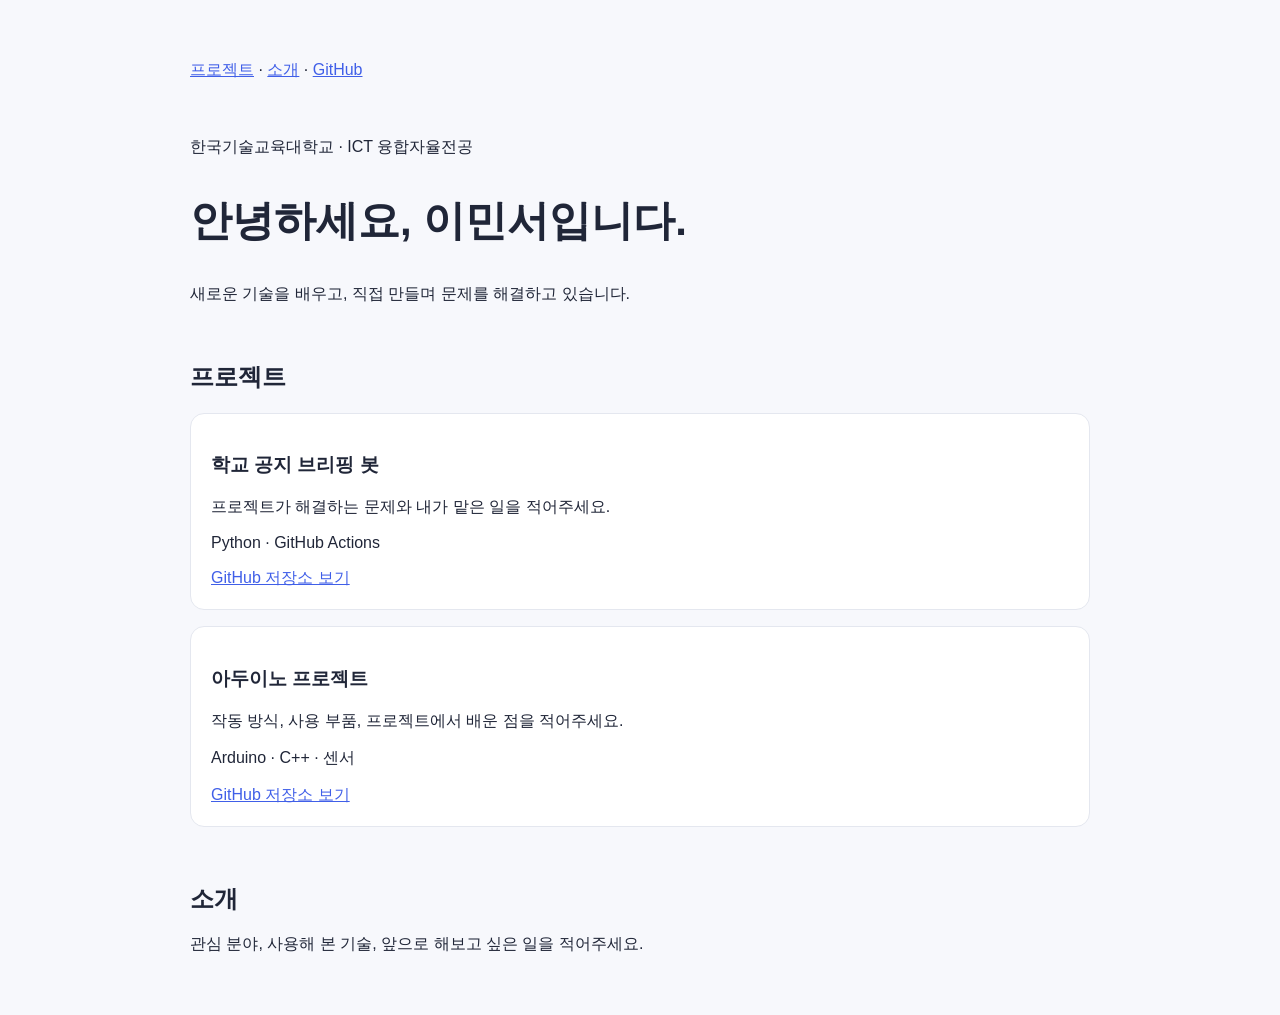
==== index.html @ f0314f64 "Add initial portfolio HTML structure" ====
<!doctype html>
<html lang="ko">
<head>
  <meta charset="utf-8">
  <meta name="viewport" content="width=device-width, initial-scale=1">
  <title>이민서 | Portfolio</title>
  <style>
    body {
      max-width: 900px;
      margin: 60px auto;
      padding: 0 24px;
      font-family: Arial, sans-serif;
      color: #202638;
      background: #f7f8fc;
    }
    h1 { font-size: 42px; }
    section { margin: 56px 0; }
    .card {
      padding: 20px;
      margin: 16px 0;
      background: white;
      border: 1px solid #e4e7ef;
      border-radius: 14px;
    }
    a { color: #405fe8; }
  </style>
</head>
<body>
  <header>
    <a href="#projects">프로젝트</a> ·
    <a href="#about">소개</a> ·
    <a href="https://github.com/minseo9904">GitHub</a>
  </header>

  <main>
    <section>
      <p>한국기술교육대학교 · ICT 융합자율전공</p>
      <h1>안녕하세요, 이민서입니다.</h1>
      <p>새로운 기술을 배우고, 직접 만들며 문제를 해결하고 있습니다.</p>
    </section>

    <section id="projects">
      <h2>프로젝트</h2>

      <article class="card">
        <h3>학교 공지 브리핑 봇</h3>
        <p>프로젝트가 해결하는 문제와 내가 맡은 일을 적어주세요.</p>
        <p>Python · GitHub Actions</p>
        <a href="https://github.com/minseo9904/저장소이름">GitHub 저장소 보기</a>
      </article>

      <article class="card">
        <h3>아두이노 프로젝트</h3>
        <p>작동 방식, 사용 부품, 프로젝트에서 배운 점을 적어주세요.</p>
        <p>Arduino · C++ · 센서</p>
        <a href="https://github.com/minseo9904/저장소이름">GitHub 저장소 보기</a>
      </article>
    </section>

    <section id="about">
      <h2>소개</h2>
      <p>관심 분야, 사용해 본 기술, 앞으로 해보고 싶은 일을 적어주세요.</p>
    </section>
  </main>
</body>
</html>
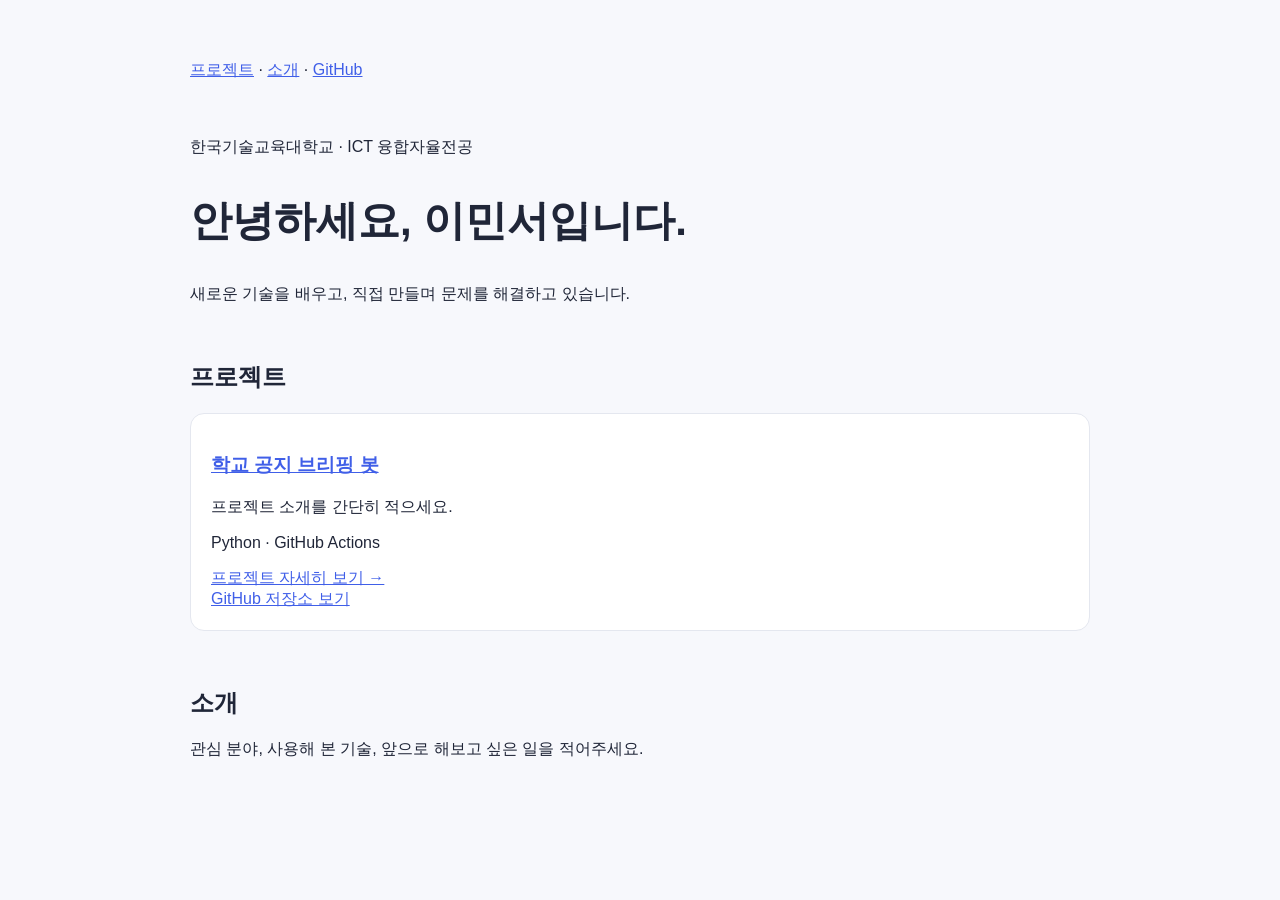
==== commit 6adc80c2: "project card connection" ====
--- a/index.html
+++ b/index.html
@@ -43,18 +43,19 @@
       <h2>프로젝트</h2>
 
       <article class="card">
-        <h3>학교 공지 브리핑 봇</h3>
-        <p>프로젝트가 해결하는 문제와 내가 맡은 일을 적어주세요.</p>
+        <h3>
+          <a href="projects/notice-bot.html">학교 공지 브리핑 봇</a>
+        </h3>
+        <p>프로젝트 소개를 간단히 적으세요.</p>
         <p>Python · GitHub Actions</p>
-        <a href="https://github.com/minseo9904/저장소이름">GitHub 저장소 보기</a>
+
+        <a href="projects/notice-bot.html">프로젝트 자세히 보기 →</a>
+        <br>
+        <a href="https://github.com/minseo9904/저장소이름">
+          GitHub 저장소 보기
+        </a>
       </article>
 
-      <article class="card">
-        <h3>아두이노 프로젝트</h3>
-        <p>작동 방식, 사용 부품, 프로젝트에서 배운 점을 적어주세요.</p>
-        <p>Arduino · C++ · 센서</p>
-        <a href="https://github.com/minseo9904/저장소이름">GitHub 저장소 보기</a>
-      </article>
     </section>
 
     <section id="about">
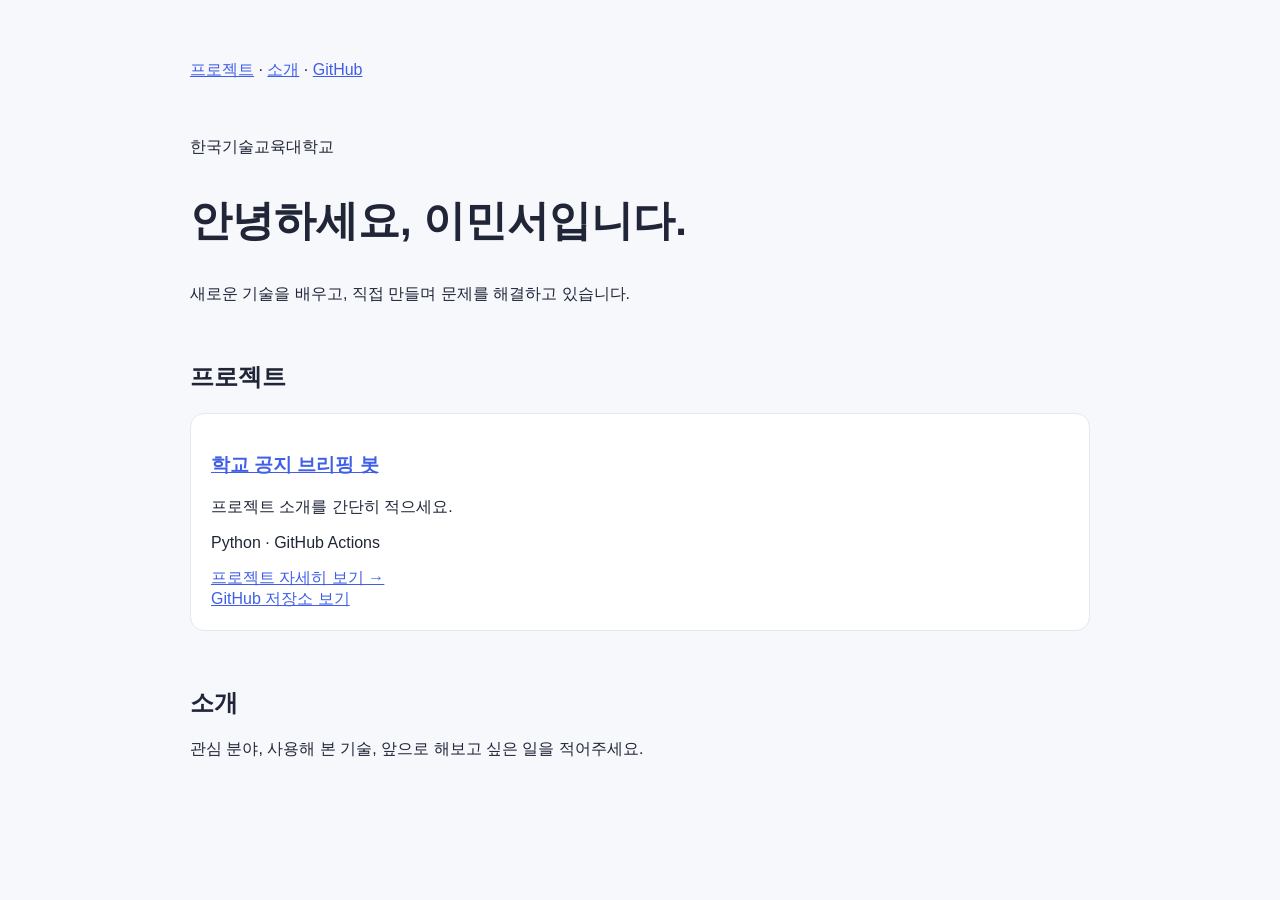
==== commit fa44b2bf: "Change affiliation" ====
--- a/index.html
+++ b/index.html
@@ -34,7 +34,7 @@
 
   <main>
     <section>
-      <p>한국기술교육대학교 · ICT 융합자율전공</p>
+      <p>한국기술교육대학교</p>
       <h1>안녕하세요, 이민서입니다.</h1>
       <p>새로운 기술을 배우고, 직접 만들며 문제를 해결하고 있습니다.</p>
     </section>
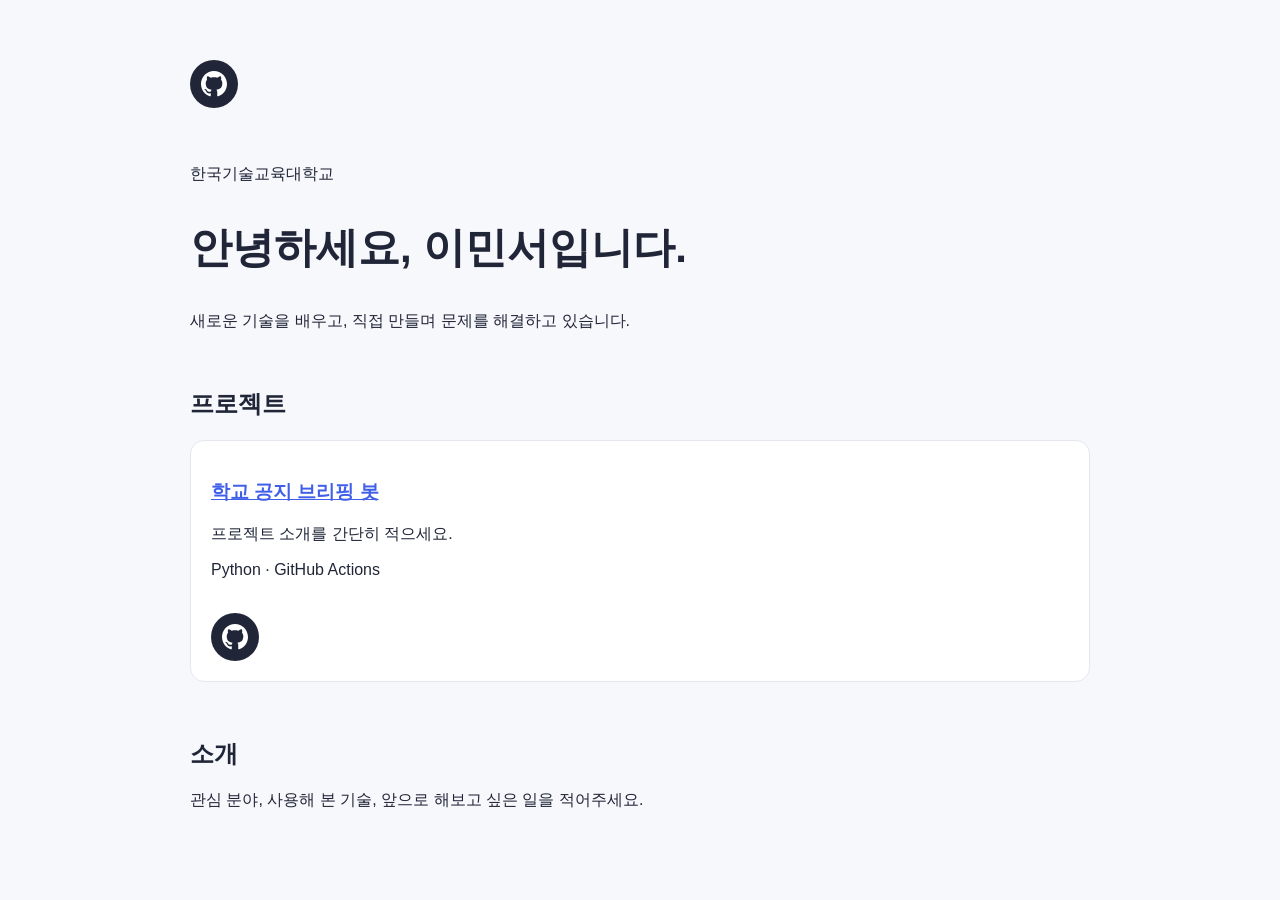
==== commit 3ea6ebcc: "shared GitHub icon across pages" ====
--- a/index.html
+++ b/index.html
@@ -4,6 +4,8 @@
   <meta charset="utf-8">
   <meta name="viewport" content="width=device-width, initial-scale=1">
   <title>이민서 | Portfolio</title>
+  <link rel="stylesheet" href="/style.css">
+
   <style>
     body {
       max-width: 900px;
@@ -25,11 +27,18 @@
     a { color: #405fe8; }
   </style>
 </head>
+
 <body>
   <header>
-    <a href="#projects">프로젝트</a> ·
-    <a href="#about">소개</a> ·
-    <a href="https://github.com/minseo9904">GitHub</a>
+    <a
+      class="github-icon"
+      href="https://github.com/minseo9904"
+      target="_blank"
+      rel="noopener noreferrer"
+      aria-label="내 GitHub 프로필 열기"
+    >
+      <img src="/assets/github.svg" alt="">
+    </a>
   </header>
 
   <main>
@@ -49,13 +58,17 @@
         <p>프로젝트 소개를 간단히 적으세요.</p>
         <p>Python · GitHub Actions</p>
 
-        <a href="projects/notice-bot.html">프로젝트 자세히 보기 →</a>
         <br>
-        <a href="https://github.com/minseo9904/저장소이름">
-          GitHub 저장소 보기
+        <a
+          class="github-icon"
+          href="https://github.com/seongminhong497-cell/koreatech-notice-bot"
+          target="_blank"
+          rel="noopener noreferrer"
+          aria-label="학교 공지 브리핑 봇 저장소 열기"
+        >
+          <img src="/assets/github.svg" alt="">
         </a>
       </article>
-
     </section>
 
     <section id="about">
@@ -64,4 +77,4 @@
     </section>
   </main>
 </body>
-</html>
+</html>
--- a/style.css
+++ b/style.css
@@ -0,0 +1,19 @@
+.github-icon {
+  display: inline-flex;
+  width: 48px;
+  height: 48px;
+  align-items: center;
+  justify-content: center;
+  border-radius: 50%;
+  background: #202638;
+}
+
+.github-icon img {
+  width: 26px;
+  height: 26px;
+  filter: brightness(0) invert(1);
+}
+
+.github-icon:hover {
+  background: #405fe8;
+}
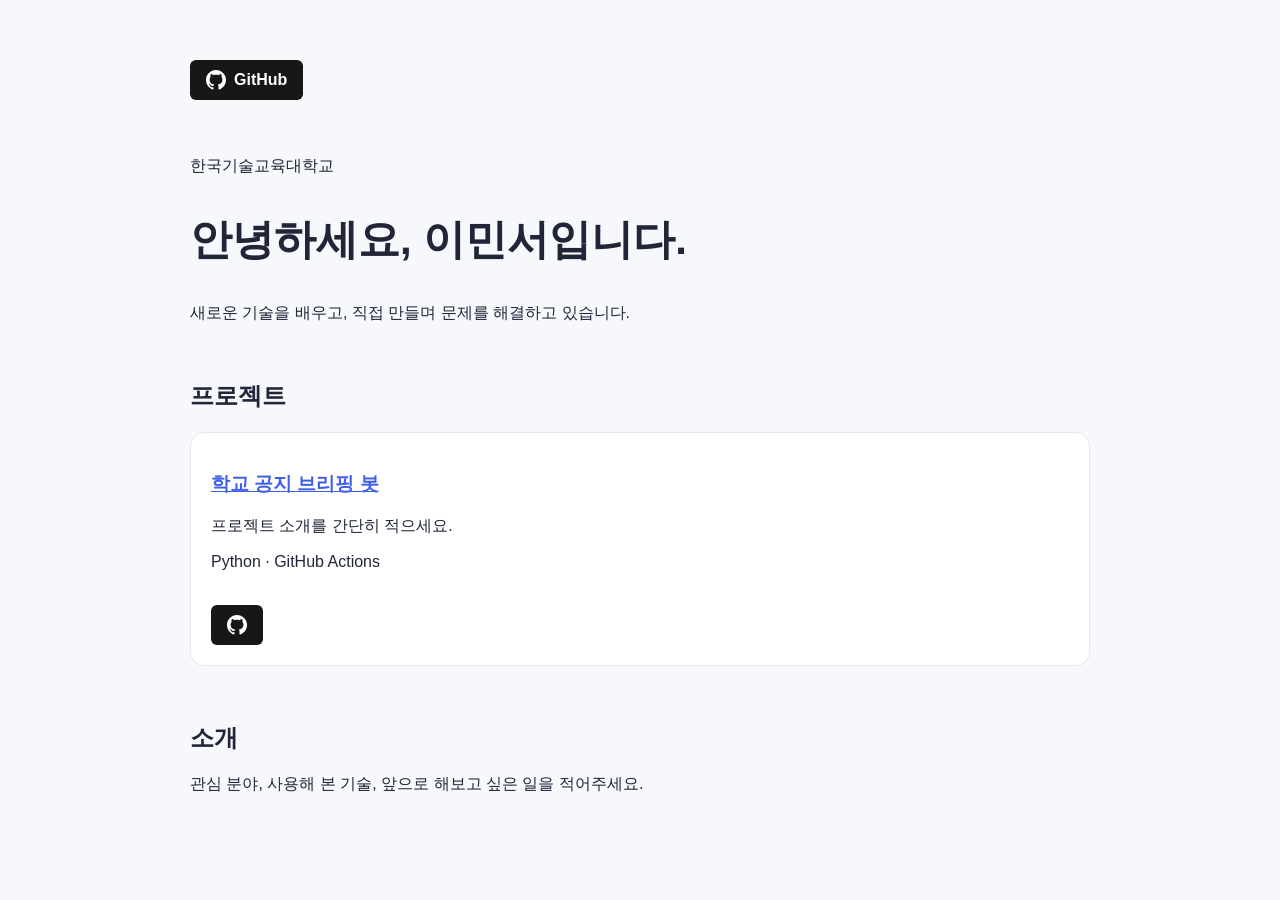
==== commit 50e00b44: "Style GitHub links as buttons" ====
--- a/index.html
+++ b/index.html
@@ -31,13 +31,14 @@
 <body>
   <header>
     <a
-      class="github-icon"
-      href="https://github.com/minseo9904"
+      class="github-button"
+      ref="https://github.com/minseo9904"
       target="_blank"
       rel="noopener noreferrer"
       aria-label="내 GitHub 프로필 열기"
     >
       <img src="/assets/github.svg" alt="">
+      <span>GitHub</span>
     </a>
   </header>
 
@@ -60,7 +61,7 @@
 
         <br>
         <a
-          class="github-icon"
+          class="github-button"
           href="https://github.com/seongminhong497-cell/koreatech-notice-bot"
           target="_blank"
           rel="noopener noreferrer"
--- a/style.css
+++ b/style.css
@@ -1,19 +1,22 @@
-.github-icon {
+.github-button {
   display: inline-flex;
-  width: 48px;
-  height: 48px;
   align-items: center;
-  justify-content: center;
-  border-radius: 50%;
-  background: #202638;
+  gap: 8px;
+  padding: 10px 16px;
+  border-radius: 6px;
+  background: #181717;
+  color: white;
+  font-weight: bold;
+  text-decoration: none;
 }
 
-.github-icon img {
-  width: 26px;
-  height: 26px;
+.github-button img {
+  display: block;
+  width: 20px;
+  height: 20px;
   filter: brightness(0) invert(1);
 }
 
-.github-icon:hover {
-  background: #405fe8;
+.github-button:hover {
+  background: #333;
 }
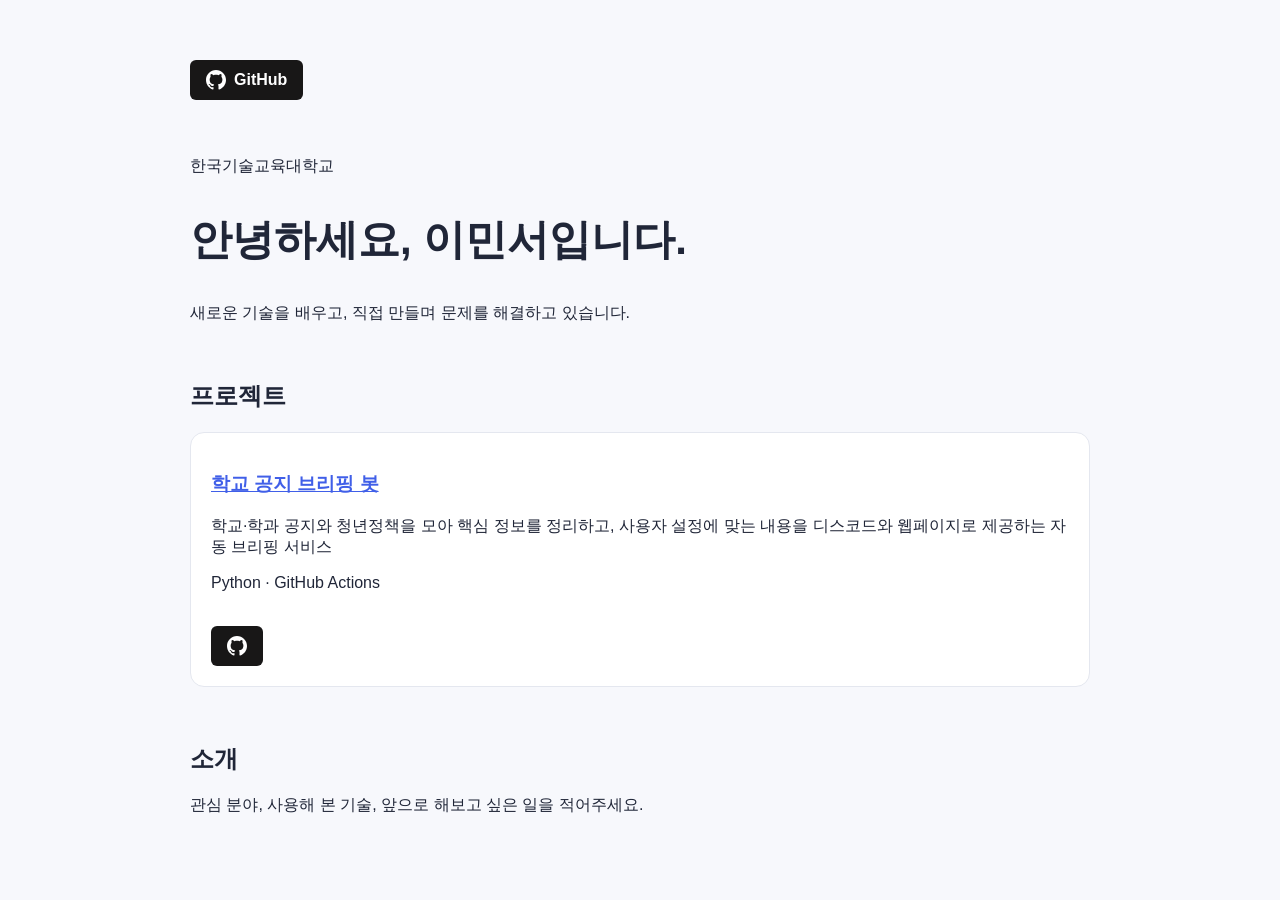
==== commit 0f2521d7: "Update project content and colors" ====
--- a/index.html
+++ b/index.html
@@ -56,7 +56,7 @@
         <h3>
           <a href="projects/notice-bot.html">학교 공지 브리핑 봇</a>
         </h3>
-        <p>프로젝트 소개를 간단히 적으세요.</p>
+        <p>학교·학과 공지와 청년정책을 모아 핵심 정보를 정리하고, 사용자 설정에 맞는 내용을 디스코드와 웹페이지로 제공하는 자동 브리핑 서비스</p>
         <p>Python · GitHub Actions</p>
 
         <br>
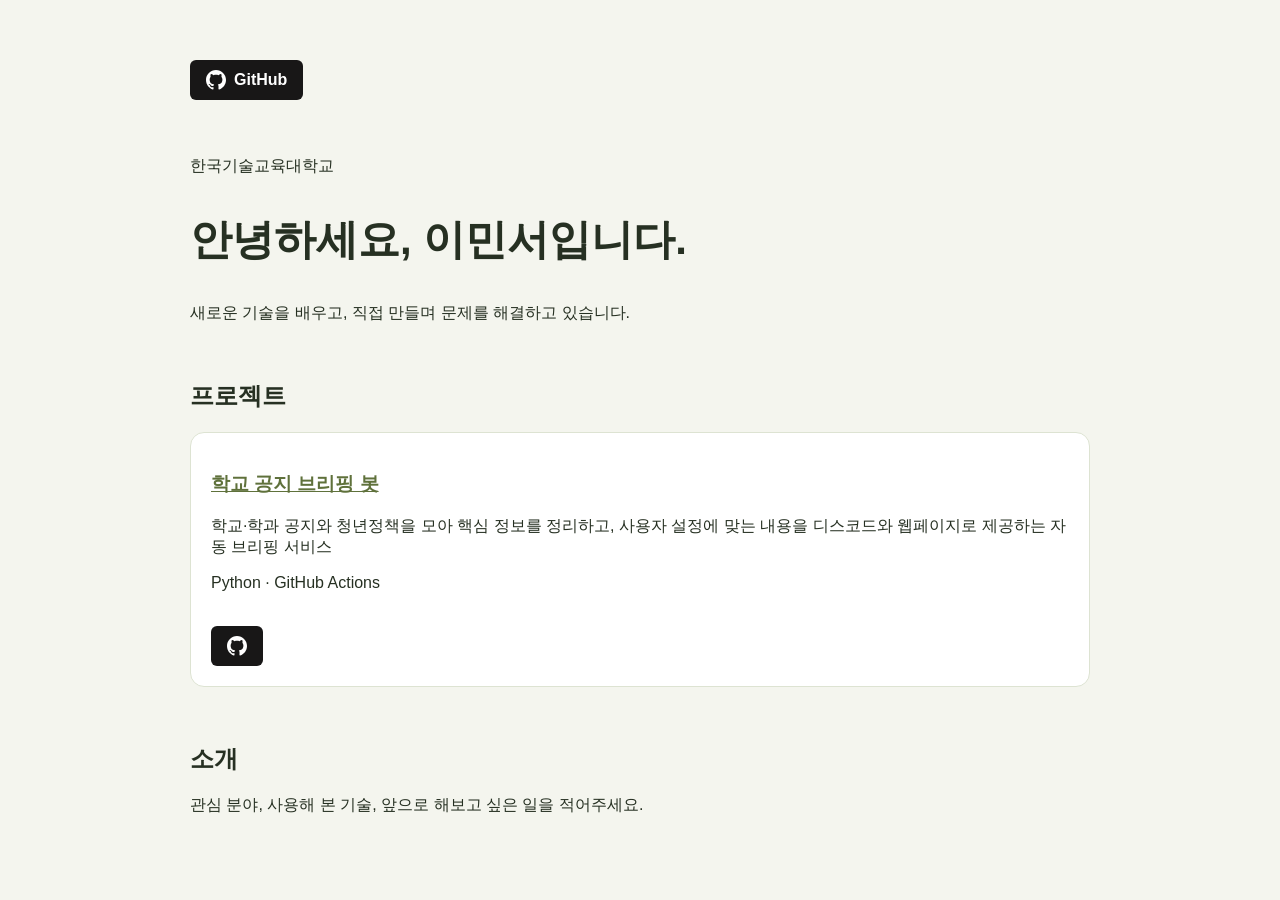
==== commit 243e90b4: "Add GitHub buttons and update portfolio styling" ====
--- a/index.html
+++ b/index.html
@@ -12,8 +12,8 @@
       margin: 60px auto;
       padding: 0 24px;
       font-family: Arial, sans-serif;
-      color: #202638;
-      background: #f7f8fc;
+      color: #263022;
+      background: #F4F5EE;
     }
     h1 { font-size: 42px; }
     section { margin: 56px 0; }
@@ -21,10 +21,10 @@
       padding: 20px;
       margin: 16px 0;
       background: white;
-      border: 1px solid #e4e7ef;
+      border: 1px solid #DDE3D2;
       border-radius: 14px;
     }
-    a { color: #405fe8; }
+    a { color: #5F713B; }
   </style>
 </head>
 
@@ -32,7 +32,7 @@
   <header>
     <a
       class="github-button"
-      ref="https://github.com/minseo9904"
+      href="https://github.com/minseo9904"
       target="_blank"
       rel="noopener noreferrer"
       aria-label="내 GitHub 프로필 열기"
--- a/style.css
+++ b/style.css
@@ -18,5 +18,6 @@
 }
 
 .github-button:hover {
-  background: #333;
+  background: #333333;
+  color: white;
 }
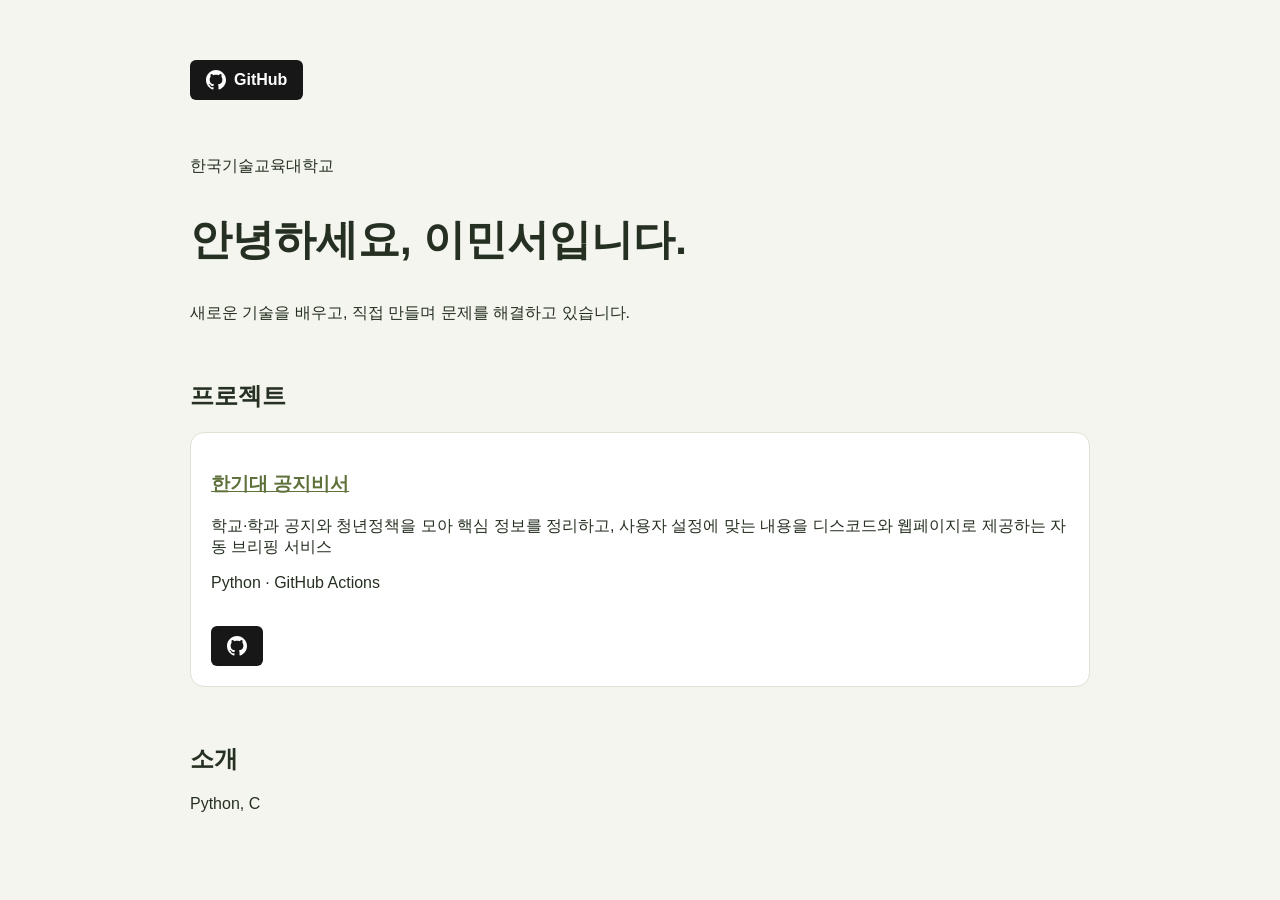
==== commit f72db05b: "edit text" ====
--- a/index.html
+++ b/index.html
@@ -54,7 +54,7 @@
 
       <article class="card">
         <h3>
-          <a href="projects/notice-bot.html">학교 공지 브리핑 봇</a>
+          <a href="projects/notice-bot.html">한기대 공지비서</a>
         </h3>
         <p>학교·학과 공지와 청년정책을 모아 핵심 정보를 정리하고, 사용자 설정에 맞는 내용을 디스코드와 웹페이지로 제공하는 자동 브리핑 서비스</p>
         <p>Python · GitHub Actions</p>
@@ -74,7 +74,7 @@
 
     <section id="about">
       <h2>소개</h2>
-      <p>관심 분야, 사용해 본 기술, 앞으로 해보고 싶은 일을 적어주세요.</p>
+      <p>Python, C</p>
     </section>
   </main>
 </body>
--- a/style.css
+++ b/style.css
@@ -20,4 +20,79 @@
 .github-button:hover {
   background: #333333;
   color: white;
+}
+
+/* 코드 배경색, 글자색 수정 */
+.code-window {
+  overflow: hidden;
+  border: 1px solid #3c3c3c;
+  border-radius: 12px;
+  background: #bdbcbc;
+}
+
+.code-title {
+  padding: 10px 16px;
+  border-bottom: 1px solid #3c3c3c;
+  background: #252526;
+  color: #cccccc;
+  font-size: 14px;
+}
+
+.code-window pre {
+  margin: 0;
+  overflow-x: auto;
+}
+
+.code-window pre code.hljs {
+  display: block;
+  padding: 20px;
+  background: #1e1e1e;
+  font-family: Consolas, monospace;
+  font-size: 14px;
+  line-height: 1.6;
+}
+
+
+/* 프로젝트 설명과 시연 화면을 좌우로 배치 */
+.project-layout {
+  display: grid;
+  grid-template-columns: minmax(0, 1.3fr) minmax(320px, 0.7fr);
+  gap: 32px;
+  align-items: start;
+}
+
+.project-content,
+.demo-panel {
+  min-width: 0;
+}
+
+/* 오른쪽 시연 화면을 스크롤 중에도 화면에 유지 */
+.demo-panel {
+  position: sticky;
+  top: 24px;
+}
+
+.demo-frame {
+  display: block;
+  width: 100%;
+  height: 75vh;
+  min-height: 600px;
+  border: 1px solid #DDE3D2;
+  border-radius: 14px;
+  background: white;
+}
+
+/* 화면이 좁으면 설명 아래에 시연 화면 배치 */
+@media (max-width: 850px) {
+  .project-layout {
+    grid-template-columns: 1fr;
+  }
+
+  .demo-panel {
+    position: static;
+  }
+
+  .demo-frame {
+    height: 700px;
+  }
 }
